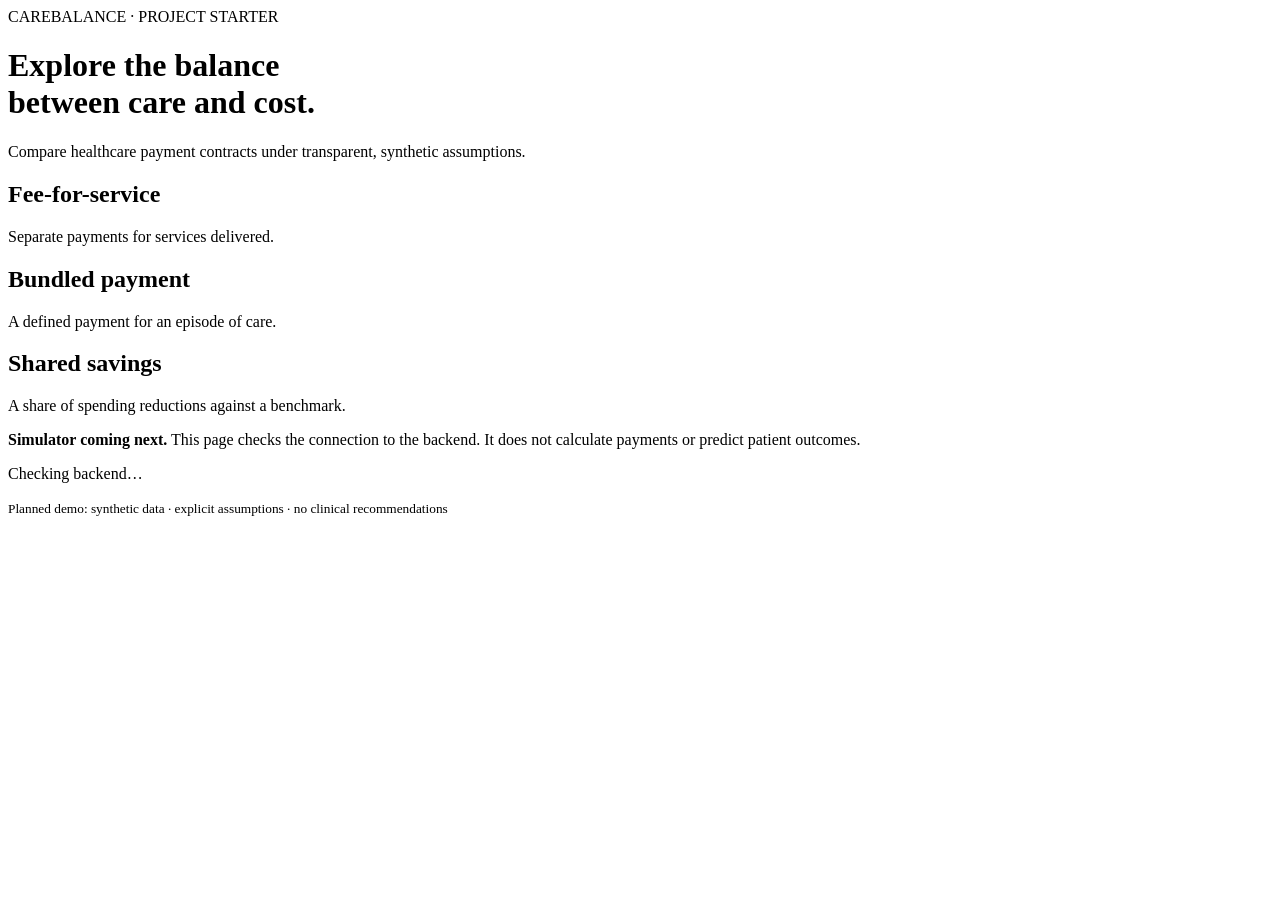
==== frontend/index.html @ 03fb6f5c "Scaffold CareBalance frontend backend and architecture" ====
<!doctype html>
<html lang="en"><head><meta charset="utf-8"><meta name="viewport" content="width=device-width, initial-scale=1"><title>CareBalance</title><link rel="stylesheet" href="/styles.css"></head>
<body><main><span class="badge">CAREBALANCE · PROJECT STARTER</span><h1>Explore the balance<br>between care and cost.</h1><p>Compare healthcare payment contracts under transparent, synthetic assumptions.</p><section><article><h2>Fee-for-service</h2><p>Separate payments for services delivered.</p></article><article><h2>Bundled payment</h2><p>A defined payment for an episode of care.</p></article><article><h2>Shared savings</h2><p>A share of spending reductions against a benchmark.</p></article></section><div class="notice"><strong>Simulator coming next.</strong> This page checks the connection to the backend. It does not calculate payments or predict patient outcomes.</div><p id="status" role="status">Checking backend…</p><small>Planned demo: synthetic data · explicit assumptions · no clinical recommendations</small></main><script src="/app.js" defer></script></body></html>
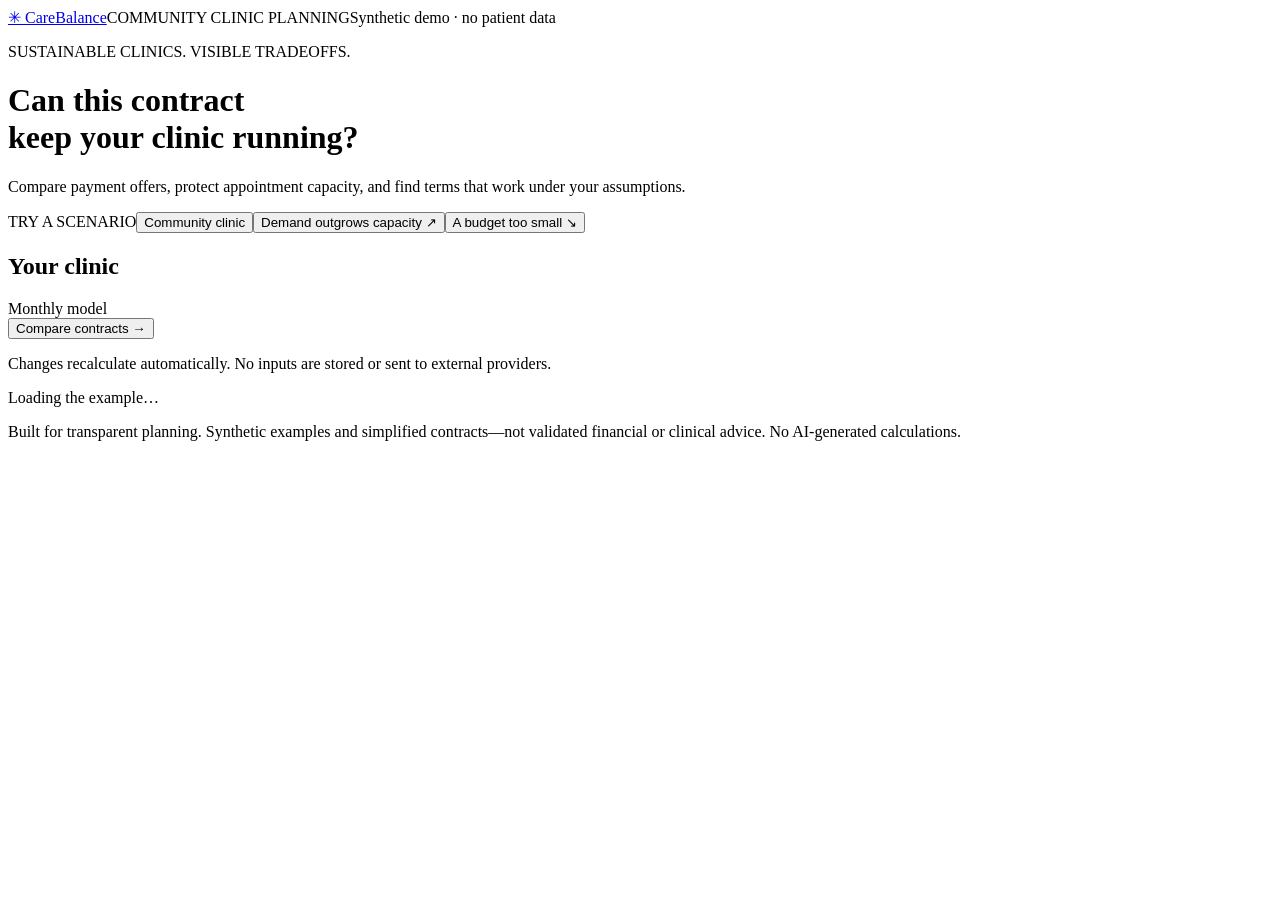
==== commit 202ed18f: "Build community clinic planning interface and document assumptions" ====
--- a/frontend/index.html
+++ b/frontend/index.html
@@ -1,3 +1,13 @@
 <!doctype html>
-<html lang="en"><head><meta charset="utf-8"><meta name="viewport" content="width=device-width, initial-scale=1"><title>CareBalance</title><link rel="stylesheet" href="/styles.css"></head>
-<body><main><span class="badge">CAREBALANCE · PROJECT STARTER</span><h1>Explore the balance<br>between care and cost.</h1><p>Compare healthcare payment contracts under transparent, synthetic assumptions.</p><section><article><h2>Fee-for-service</h2><p>Separate payments for services delivered.</p></article><article><h2>Bundled payment</h2><p>A defined payment for an episode of care.</p></article><article><h2>Shared savings</h2><p>A share of spending reductions against a benchmark.</p></article></section><div class="notice"><strong>Simulator coming next.</strong> This page checks the connection to the backend. It does not calculate payments or predict patient outcomes.</div><p id="status" role="status">Checking backend…</p><small>Planned demo: synthetic data · explicit assumptions · no clinical recommendations</small></main><script src="/app.js" defer></script></body></html>
+<html lang="en"><head><meta charset="utf-8"><meta name="viewport" content="width=device-width, initial-scale=1"><title>CareBalance · Community clinic planning</title><link rel="stylesheet" href="/styles.css"></head>
+<body><header><a class="brand" href="/">✳ CareBalance</a><span class="badge">COMMUNITY CLINIC PLANNING</span><span class="synthetic">Synthetic demo · no patient data</span></header>
+<main><div class="intro"><div><p class="eyebrow">SUSTAINABLE CLINICS. VISIBLE TRADEOFFS.</p><h1>Can this contract<br>keep your clinic running?</h1><p class="lede">Compare payment offers, protect appointment capacity, and find terms that work under your assumptions.</p></div><div class="demo"><span>TRY A SCENARIO</span><button type="button" id="reset">Community clinic</button><button type="button" id="capacity-demo">Demand outgrows capacity ↗</button><button type="button" id="budget-demo">A budget too small ↘</button></div></div>
+<div class="workspace"><aside><form id="scenario"><div class="panel-heading"><h2>Your clinic</h2><span>Monthly model</span></div><div id="fields"></div><button class="primary" type="submit">Compare contracts →</button><p class="hint">Changes recalculate automatically. No inputs are stored or sent to external providers.</p></form></aside>
+<div class="results-column"><p id="status" role="status">Loading the example…</p><p id="error" role="alert" hidden></p><div id="results" hidden>
+<section class="capacity-banner" id="capacity-banner"><div><p class="eyebrow">APPOINTMENT ACCESS</p><h2 id="capacity-title"></h2><p id="capacity-detail"></p></div><div class="capacity-number"><strong id="capacity-number"></strong><span>stress-case visits / month</span></div></section>
+<div class="section-heading"><h2>How the offers compare</h2><span>Monthly totals · identical visit needs</span></div><div class="contract-grid" id="contracts"></div>
+<section class="panel"><div class="section-heading"><div><p class="eyebrow">FIND WORKABLE TERMS</p><h2>A range, not a magic number</h2></div></div><p class="description">These ranges satisfy your minimum margin, insurer budget, and capacity in <strong>both baseline and stress cases</strong>. The lowest feasible rate minimizes payer spending within this model.</p><div id="terms" class="term-grid"></div></section>
+<section class="panel"><div class="section-heading"><div><p class="eyebrow">STRESS TEST</p><h2>What if patients need more visits?</h2></div></div><div class="legend"><span class="ffs-key">● Per visit</span><span class="pmpm-key">● Per patient</span><span>Monthly operating surplus</span></div><svg id="chart" viewBox="0 0 720 300" role="img" aria-label="Monthly operating surplus as visit demand increases"></svg><p class="hint">Dashed vertical line marks appointment capacity when it falls within the chart. Financial curves still cost all visits beyond capacity; those scenarios are infeasible. This chart shows surplus, not the margin or budget constraints.</p></section>
+<details class="panel"><summary>Inspect the numbers and formulas</summary><div class="table-scroll"><table><thead><tr><th>Monthly measure</th><th>Baseline</th><th>Stress case</th></tr></thead><tbody id="audit"></tbody></table></div><p class="formula">Visits = patients × visits per patient<br>Costs = fixed costs + visits × additional cost per visit<br>Per-visit revenue = visits × payment per visit<br>Per-patient revenue = patients × monthly payment<br>Operating surplus = revenue − costs<br>Margin = operating surplus ÷ revenue<br>Minimum revenue = costs ÷ (1 − target margin)</p><button id="download" type="button">Download scenario + calculated results</button></details>
+<details class="panel"><summary>Assumptions and limits</summary><ul id="assumptions"></ul></details>
+</div></div></div><footer>Built for transparent planning. Synthetic examples and simplified contracts—not validated financial or clinical advice. No AI-generated calculations.</footer></main><script src="/app.js" defer></script></body></html>
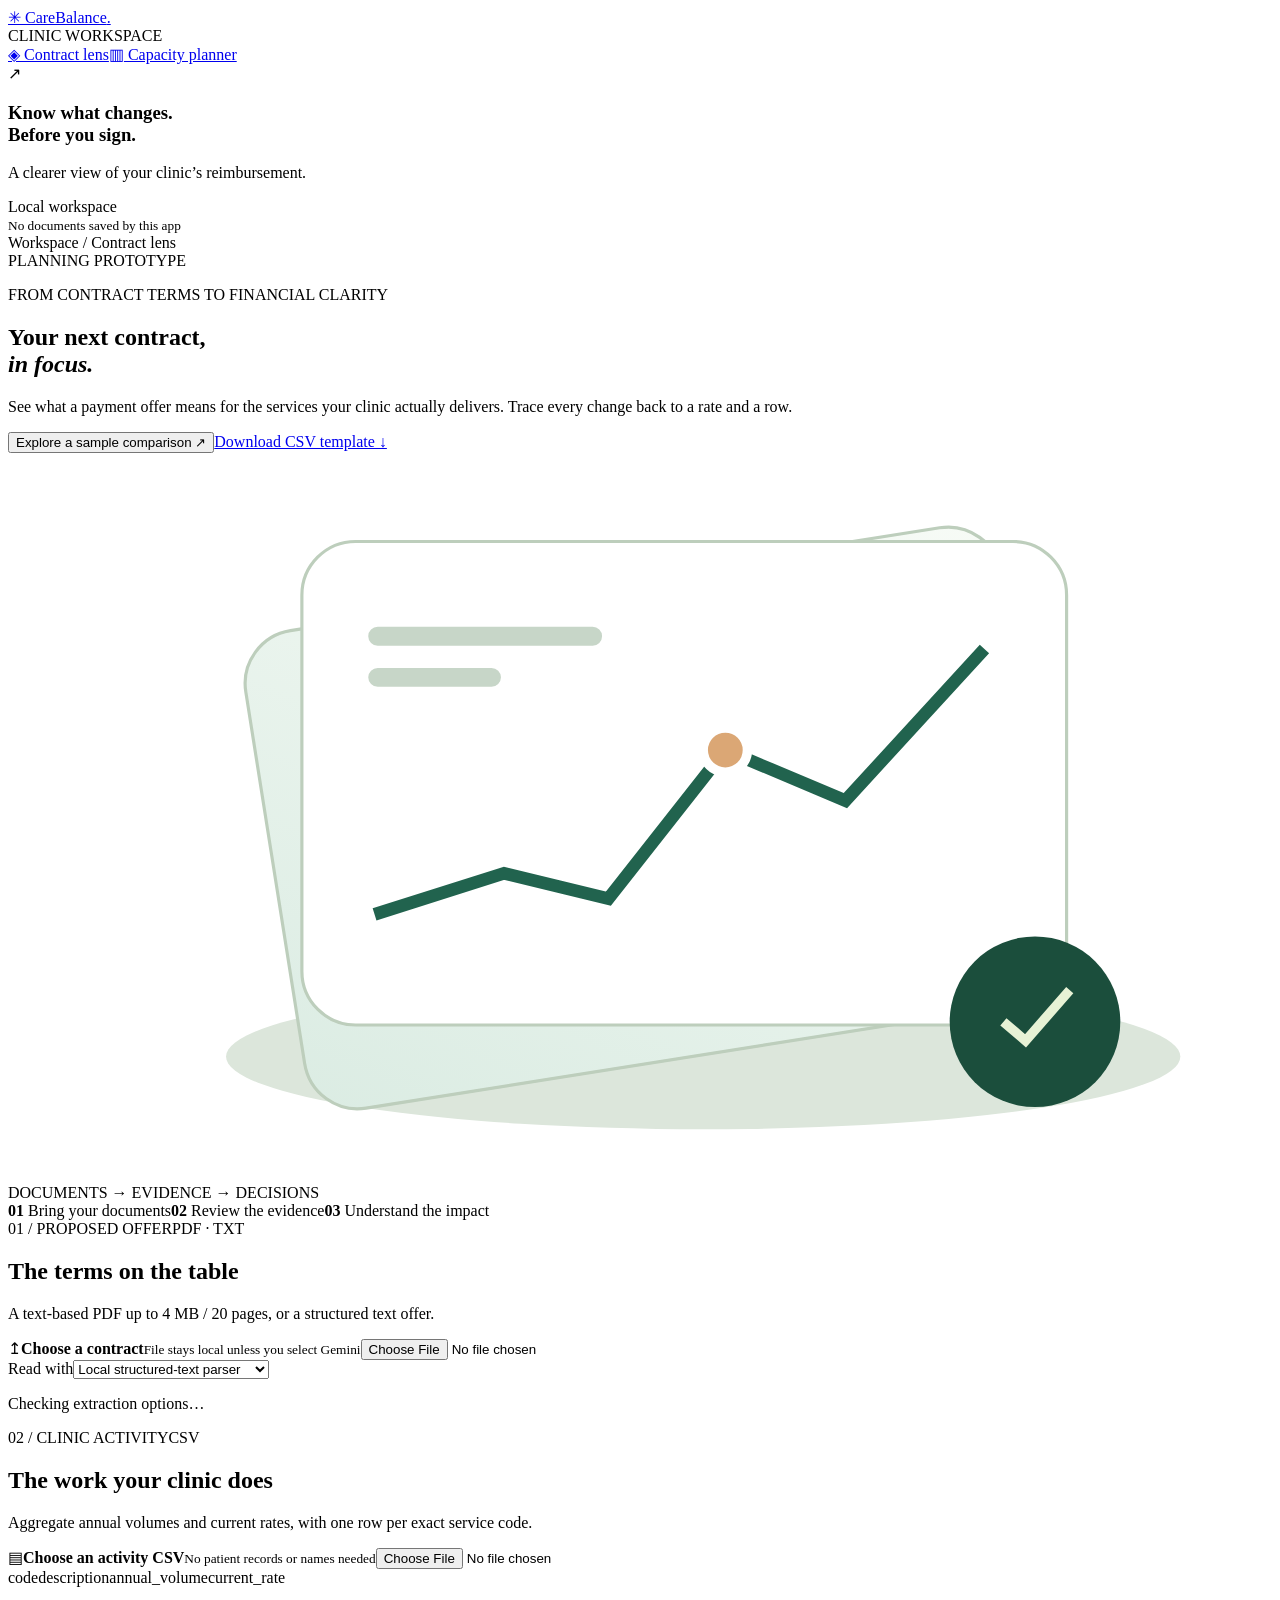
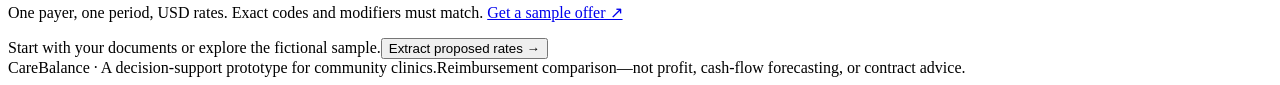
==== commit 19d4c702: "Polish contract workspace with evidence charts and counteroffers" ====
--- a/frontend/index.html
+++ b/frontend/index.html
@@ -1,13 +1,16 @@
 <!doctype html>
-<html lang="en"><head><meta charset="utf-8"><meta name="viewport" content="width=device-width, initial-scale=1"><title>CareBalance · Community clinic planning</title><link rel="stylesheet" href="/styles.css"></head>
-<body><header><a class="brand" href="/">✳ CareBalance</a><span class="badge">COMMUNITY CLINIC PLANNING</span><span class="synthetic">Synthetic demo · no patient data</span></header>
-<main><div class="intro"><div><p class="eyebrow">SUSTAINABLE CLINICS. VISIBLE TRADEOFFS.</p><h1>Can this contract<br>keep your clinic running?</h1><p class="lede">Compare payment offers, protect appointment capacity, and find terms that work under your assumptions.</p></div><div class="demo"><span>TRY A SCENARIO</span><button type="button" id="reset">Community clinic</button><button type="button" id="capacity-demo">Demand outgrows capacity ↗</button><button type="button" id="budget-demo">A budget too small ↘</button></div></div>
-<div class="workspace"><aside><form id="scenario"><div class="panel-heading"><h2>Your clinic</h2><span>Monthly model</span></div><div id="fields"></div><button class="primary" type="submit">Compare contracts →</button><p class="hint">Changes recalculate automatically. No inputs are stored or sent to external providers.</p></form></aside>
-<div class="results-column"><p id="status" role="status">Loading the example…</p><p id="error" role="alert" hidden></p><div id="results" hidden>
-<section class="capacity-banner" id="capacity-banner"><div><p class="eyebrow">APPOINTMENT ACCESS</p><h2 id="capacity-title"></h2><p id="capacity-detail"></p></div><div class="capacity-number"><strong id="capacity-number"></strong><span>stress-case visits / month</span></div></section>
-<div class="section-heading"><h2>How the offers compare</h2><span>Monthly totals · identical visit needs</span></div><div class="contract-grid" id="contracts"></div>
-<section class="panel"><div class="section-heading"><div><p class="eyebrow">FIND WORKABLE TERMS</p><h2>A range, not a magic number</h2></div></div><p class="description">These ranges satisfy your minimum margin, insurer budget, and capacity in <strong>both baseline and stress cases</strong>. The lowest feasible rate minimizes payer spending within this model.</p><div id="terms" class="term-grid"></div></section>
-<section class="panel"><div class="section-heading"><div><p class="eyebrow">STRESS TEST</p><h2>What if patients need more visits?</h2></div></div><div class="legend"><span class="ffs-key">● Per visit</span><span class="pmpm-key">● Per patient</span><span>Monthly operating surplus</span></div><svg id="chart" viewBox="0 0 720 300" role="img" aria-label="Monthly operating surplus as visit demand increases"></svg><p class="hint">Dashed vertical line marks appointment capacity when it falls within the chart. Financial curves still cost all visits beyond capacity; those scenarios are infeasible. This chart shows surplus, not the margin or budget constraints.</p></section>
-<details class="panel"><summary>Inspect the numbers and formulas</summary><div class="table-scroll"><table><thead><tr><th>Monthly measure</th><th>Baseline</th><th>Stress case</th></tr></thead><tbody id="audit"></tbody></table></div><p class="formula">Visits = patients × visits per patient<br>Costs = fixed costs + visits × additional cost per visit<br>Per-visit revenue = visits × payment per visit<br>Per-patient revenue = patients × monthly payment<br>Operating surplus = revenue − costs<br>Margin = operating surplus ÷ revenue<br>Minimum revenue = costs ÷ (1 − target margin)</p><button id="download" type="button">Download scenario + calculated results</button></details>
-<details class="panel"><summary>Assumptions and limits</summary><ul id="assumptions"></ul></details>
-</div></div></div><footer>Built for transparent planning. Synthetic examples and simplified contracts—not validated financial or clinical advice. No AI-generated calculations.</footer></main><script src="/app.js" defer></script></body></html>+<html lang="en"><head><meta charset="utf-8"><meta name="viewport" content="width=device-width,initial-scale=1"><title>CareBalance · Contract lens</title><link rel="stylesheet" href="/styles.css"></head><body>
+<aside class="rail"><a class="logo" href="/"><span class="logo-mark">✳</span> CareBalance<span class="logo-dot">.</span></a><div class="rail-label">CLINIC WORKSPACE</div><a class="nav active" href="#workspace"><span>◈</span> Contract lens</a><a class="nav" href="/clinic"><span>▥</span> Capacity planner</a><div class="rail-note"><div class="mini-orbit">↗</div><h3>Know what changes.<br>Before you sign.</h3><p>A clearer view of your clinic’s reimbursement.</p></div><div class="rail-footer"><span class="online-dot"></span> Local workspace<br><small>No documents saved by this app</small></div></aside>
+<div class="shell"><header><div class="breadcrumb">Workspace <span>/</span> Contract lens</div><span class="top-badge">PLANNING PROTOTYPE</span></header><main id="workspace">
+<section class="hero"><div><p class="eyebrow">FROM CONTRACT TERMS TO FINANCIAL CLARITY</p><h1>Your next contract,<br><em>in focus.</em></h1><p class="hero-copy">See what a payment offer means for the services your clinic actually delivers. Trace every change back to a rate and a row.</p><div class="hero-actions"><button class="primary" id="demo">Explore a sample comparison <span>↗</span></button><a class="text-link" href="/samples/activity.csv" download>Download CSV template ↓</a></div></div><div class="hero-art" aria-hidden="true"><svg viewBox="0 0 400 230"><defs><linearGradient id="fade" x1="0" y1="1" x2="1" y2="0"><stop stop-color="#dbece3"/><stop offset="1" stop-color="#f7fbf6"/></linearGradient></defs><ellipse cx="220" cy="191" rx="151" ry="23" fill="#dce6db"/><rect x="83" y="39" width="242" height="153" rx="17" fill="url(#fade)" stroke="#bdcebc" transform="rotate(-9 204 115)"/><rect x="93" y="28" width="242" height="153" rx="17" fill="#fff" stroke="#bdcebc"/><path d="M116 146 L157 133 L190 141 L227 94 L265 110 L309 62" fill="none" stroke="#21634e" stroke-width="4"/><circle cx="227" cy="94" r="7" fill="#dba775" stroke="#fff" stroke-width="3"/><path d="M117 58 H185 M117 71 H153" stroke="#c7d6c8" stroke-width="6" stroke-linecap="round"/><circle cx="325" cy="180" r="27" fill="#1b4e3c"/><path d="M315 180 L322 186 L336 170" fill="none" stroke="#e7f2d5" stroke-width="3"/></svg><span>DOCUMENTS → EVIDENCE → DECISIONS</span></div></section>
+<div class="steps"><span class="step current" id="step1"><b>01</b> Bring your documents</span><i></i><span class="step" id="step2"><b>02</b> Review the evidence</span><i></i><span class="step" id="step3"><b>03</b> Understand the impact</span></div>
+<section class="input-grid"><div class="upload-card"><div class="card-kicker"><span>01 / PROPOSED OFFER</span><span class="filetype">PDF · TXT</span></div><h2>The terms on the table</h2><p>A text-based PDF up to 4 MB / 20 pages, or a structured text offer.</p><label class="file-pick"><span class="file-icon">↥</span><span><strong id="contract-name">Choose a contract</strong><small>File stays local unless you select Gemini</small></span><input id="contract-file" type="file" accept=".pdf,.txt"></label><div class="mode-row"><label for="mode">Read with</label><select id="mode"><option value="local">Local structured-text parser</option><option value="gemini" id="gemini-option">Gemini · document extraction</option></select></div><p class="micro" id="provider-status">Checking extraction options…</p><label class="consent" id="consent-label" hidden><input id="consent" type="checkbox">Send this contract’s text to Google Gemini. API usage may be billed. Use a public or fictional document for this demo.</label></div>
+<div class="upload-card"><div class="card-kicker"><span>02 / CLINIC ACTIVITY</span><span class="filetype">CSV</span></div><h2>The work your clinic does</h2><p>Aggregate annual volumes and current rates, with one row per exact service code.</p><label class="file-pick"><span class="file-icon">▤</span><span><strong id="activity-name">Choose an activity CSV</strong><small>No patient records or names needed</small></span><input id="activity-file" type="file" accept=".csv"></label><div class="column-tags"><span>code</span><span>description</span><span>annual_volume</span><span>current_rate</span></div><p class="micro">One payer, one period, USD rates. Exact codes and modifiers must match. <a href="/samples/offer.txt" download>Get a sample offer ↗</a></p></div></section>
+<div class="action-bar"><span id="status" role="status">Start with your documents or explore the fictional sample.</span><button class="dark-button" id="extract">Extract proposed rates →</button></div><div id="error" role="alert" hidden></div>
+<section class="review panel" id="review" hidden><div class="section-top"><div><p class="eyebrow">REVIEW BEFORE CALCULATION</p><h2>What the document says</h2><p class="subtext" id="extraction-summary"></p></div><span class="outline-badge" id="method-label"></span></div><p class="review-note">Select applicable rates and correct any extraction errors. A found quote supports source presence, not legal applicability. Duplicate alternatives require choosing one.</p><div class="table-scroll"><table><thead><tr><th>Use</th><th>Service / code</th><th>Proposed USD rate</th><th>Evidence</th></tr></thead><tbody id="review-rows"></tbody></table></div><details class="limits"><summary>What this extraction does not establish</summary><ul id="extract-limits"></ul></details><div class="review-actions"><label><input type="checkbox" id="review-confirm">I reviewed the selected rates and their applicability to this activity.</label><button class="primary" id="compare">Compare confirmed rates →</button></div></section>
+<section id="report" hidden><div class="report-heading"><div><p class="eyebrow">YOUR CONTRACT, REPRICED</p><h2>The impact behind the offer.</h2><p class="subtext" id="report-scope"></p></div><button class="outline-button" id="export">Export analysis ↓</button></div><div class="insight-banner"><span class="spark">✳</span><div><strong id="insight-title"></strong><p id="insight-body"></p></div></div><div class="metric-grid"><article class="metric-card"><span>CURRENT SCHEDULE</span><strong id="current-total"></strong><small>Annual reimbursement · matched services</small></article><article class="metric-card"><span id="proposal-label">PROPOSED SCHEDULE</span><strong id="proposed-total"></strong><small>Same volumes · confirmed rates</small></article><article class="metric-card impact"><span>ANNUAL DIFFERENCE</span><strong id="delta-total"></strong><small id="delta-pct"></small></article></div>
+<div class="visual-grid"><section class="panel chart-panel"><div class="section-top"><div><p class="eyebrow">WHERE THE DIFFERENCE COMES FROM</p><h2>Follow the money.</h2></div><span class="subtle">Annual change by service</span></div><svg id="impact-chart" viewBox="0 0 720 330" role="img" aria-label="Annual reimbursement changes by matched service"></svg><p class="micro">Each bar = annual volume × (proposed rate − current rate). Select a service below to inspect its source.</p></section><section class="panel coverage-panel"><p class="eyebrow">MATCH COVERAGE</p><svg id="coverage-chart" viewBox="0 0 180 180" role="img" aria-label="Share of annual service volume with matched rates"></svg><h3 id="coverage-heading"></h3><p id="coverage-description"></p><span class="coverage-note">Unmatched ≠ zero reimbursement</span></section></div>
+<section class="panel negotiation"><div><p class="eyebrow">EXPLORE A COUNTEROFFER</p><h2>What would close the gap?</h2><p class="subtext" id="negotiation-note"></p></div><div class="slider-block"><label for="uplift">Uniform increase to confirmed rates <strong id="uplift-value">0%</strong></label><input id="uplift" type="range" min="0" max="30" step="0.5" value="0"><p class="micro">Counterfactual only. Applies to matched services; rates round to cents. This does not amend the source contract.</p></div></section>
+<section class="panel"><div class="section-top"><div><p class="eyebrow">THE AUDIT TRAIL</p><h2>Every service. Every dollar.</h2></div><span class="outline-badge">Exact code matching</span></div><div class="table-scroll"><table><thead><tr><th>Service</th><th>Annual volume</th><th>Current</th><th>Modeled</th><th>Annual difference</th><th>Source</th></tr></thead><tbody id="impact-rows"></tbody></table></div><details id="unmatched-block" class="limits"><summary id="unmatched-label"></summary><div id="unmatched-list"></div></details></section><details class="panel limits"><summary>Model assumptions and excluded terms</summary><ul id="report-limits"></ul></details></section>
+<footer>CareBalance · A decision-support prototype for community clinics.<span>Reimbursement comparison—not profit, cash-flow forecasting, or contract advice.</span></footer></main></div>
+<dialog id="source-dialog"><div class="source-top"><div><p class="eyebrow">SOURCE EVIDENCE</p><h2 id="source-title"></h2></div><button class="outline-button" id="close-source" aria-label="Close source evidence">✕</button></div><p id="source-note" class="subtext"></p><pre id="source-text"></pre></dialog><script src="/app.js" defer></script></body></html>
